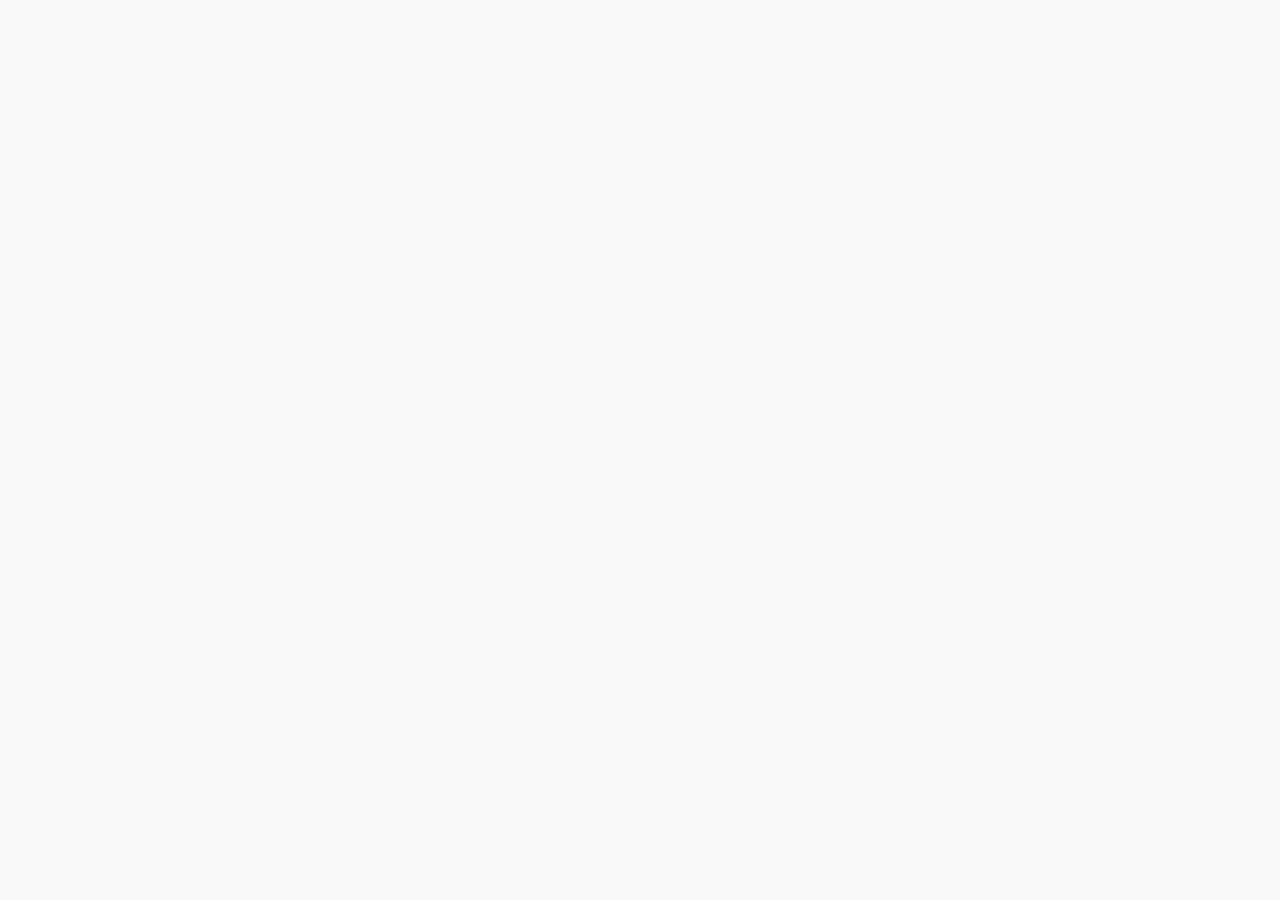
==== evaluation.html @ 8e6c1460 "git add ." ====
<!DOCTYPE html>
<html lang="en">
<head>
    <meta charset="UTF-8">
    <meta name="viewport" content="width=device-width, initial-scale=1.0">
    <title>Model Evaluation - Nepali Cuisine Interpreter</title>
    
    <!-- Bootstrap & Icons -->
    <link href="https://cdn.jsdelivr.net/npm/bootstrap@5.1.3/dist/css/bootstrap.min.css " rel="stylesheet">
    <link rel="stylesheet" href="https://cdnjs.cloudflare.com/ajax/libs/font-awesome/6.4.0/css/all.min.css ">

    <style>
        :root {
            --mint-green: #B0D9B0;
            --light-mint: #E8F5E8;
            --dark-mint: #8BC08B;
            --extra-dark-mint: #72BB72;
            --accent-teal: #20b2aa;
            --light-gray: #f8f9fa;
            --medium-gray: #e9ecef;
            --dark-gray: #495057;
            --text-dark: #212529;
            --text-light: #6c757d;
            --white: #ffffff;
            --shadow: 0 4px 12px rgba(0, 0, 0, 0.08);
        }
        body {
            font-family: 'Segoe UI', 'Helvetica Neue', Arial, sans-serif;
            background-color: var(--light-gray);
            color: var(--text-dark);
            padding-top: 76px;
            line-height: 1.6;
        }
        
        /* Navigation Bar (same as index) */
        .navbar {
            background: rgba(255, 255, 255, 0.95);
            backdrop-filter: blur(10px);
            border-bottom: 1px solid var(--medium-gray);
            box-shadow: 0 2px 10px rgba(0, 0, 0, 0.05);
            padding: 15px 0;
            position: fixed;
            top: 0;
            width: 100%;
            z-index: 1000;
        }
        
        .navbar-brand {
            font-size: 1.5rem;
            font-weight: 700;
            color: var(--extra-dark-mint) !important;
            display: flex;
            align-items: center;
            gap: 10px;
        }
        
        .nav-link {
            color: var(--text-dark) !important;
            font-weight: 500;
            margin: 0 10px;
            padding: 8px 16px !important;
            border-radius: 8px;
            transition: all 0.3s;
        }
        
        .nav-link:hover {
            color: var(--dark-mint) !important;
            background: var(--light-mint);
        }
        
        .nav-link.active {
            color: var(--extra-dark-mint) !important;
            background: var(--light-mint);
        }
        
        .container {
            max-width: 1200px;
            margin: 0 auto;
            padding: 0 20px;
        }
        
        .header {
            text-align: center;
            padding: 40px 20px;
            margin-bottom: 30px;
        }
        
        .header h1 {
            font-size: 2.5rem;
            font-weight: 700;
            margin-bottom: 15px;
            color: var(--extra-dark-mint);
        }
        
        .accuracy-card {
            background: var(--white);
            border-radius: 12px;
            padding: 30px;
            margin-bottom: 30px;
            box-shadow: var(--shadow);
            border: 1px solid var(--medium-gray);
            text-align: center;
            transition: transform 0.3s;
        }
        
        .accuracy-card:hover {
            transform: translateY(-5px);
        }
        
        .model-name {
            font-size: 1.8rem;
            font-weight: 700;
            margin-bottom: 15px;
            color: var(--dark-mint);
        }
        
        .accuracy-value {
            font-size: 4rem;
            font-weight: 800;
            margin: 20px 0;
        }
        
        .rule-based .accuracy-value { color: #e57373; }
        .tfidf .accuracy-value { color: var(--accent-teal); }
        .ensemble .accuracy-value { color: #ffc869; }
        
        .progress {
            height: 20px;
            margin: 20px 0;
            border-radius: 10px;
            overflow: hidden;
        }
        
        .progress-bar {
            font-weight: 600;
        }
        
        .comparison-table {
            background: var(--white);
            border-radius: 12px;
            padding: 30px;
            margin: 30px 0;
            box-shadow: var(--shadow);
            border: 1px solid var(--medium-gray);
        }
        
        .table {
            width: 100%;
        }
        
        .table th {
            background: var(--light-mint);
            color: var(--dark-mint);
            font-weight: 600;
            padding: 15px;
            border-bottom: 2px solid var(--mint-green);
        }
        
        .table td {
            padding: 15px;
            border-bottom: 1px solid var(--medium-gray);
            vertical-align: middle;
        }
        
        .badge {
            padding: 5px 12px;
            border-radius: 20px;
            font-weight: 600;
            font-size: 0.9rem;
        }
        
        .badge-80 { background: #ffeaea; color: #e57373; }
        .badge-90 { background: #e8f8f7; color: var(--accent-teal); }
        
        .info-section {
            background: var(--white);
            border-radius: 12px;
            padding: 30px;
            margin: 30px 0;
            box-shadow: var(--shadow);
            border: 1px solid var(--medium-gray);
        }
        
        .info-title {
            font-size: 1.5rem;
            font-weight: 600;
            margin-bottom: 20px;
            color: var(--dark-mint);
            display: flex;
            align-items: center;
            gap: 10px;
        }
        
        .footer {
            text-align: center;
            padding: 30px 0;
            margin-top: 50px;
            color: var(--text-light);
            border-top: 1px solid var(--medium-gray);
        }
        
        @media (max-width: 768px) {
            .header h1 { font-size: 2rem; }
            .accuracy-value { font-size: 3rem; }
            
            .navbar-collapse {
                background: var(--white);
                padding: 15px;
                border-radius: 12px;
                margin-top: 10px;
                box-shadow: var(--shadow);
            }
        }
    </style>
</head>
<body>
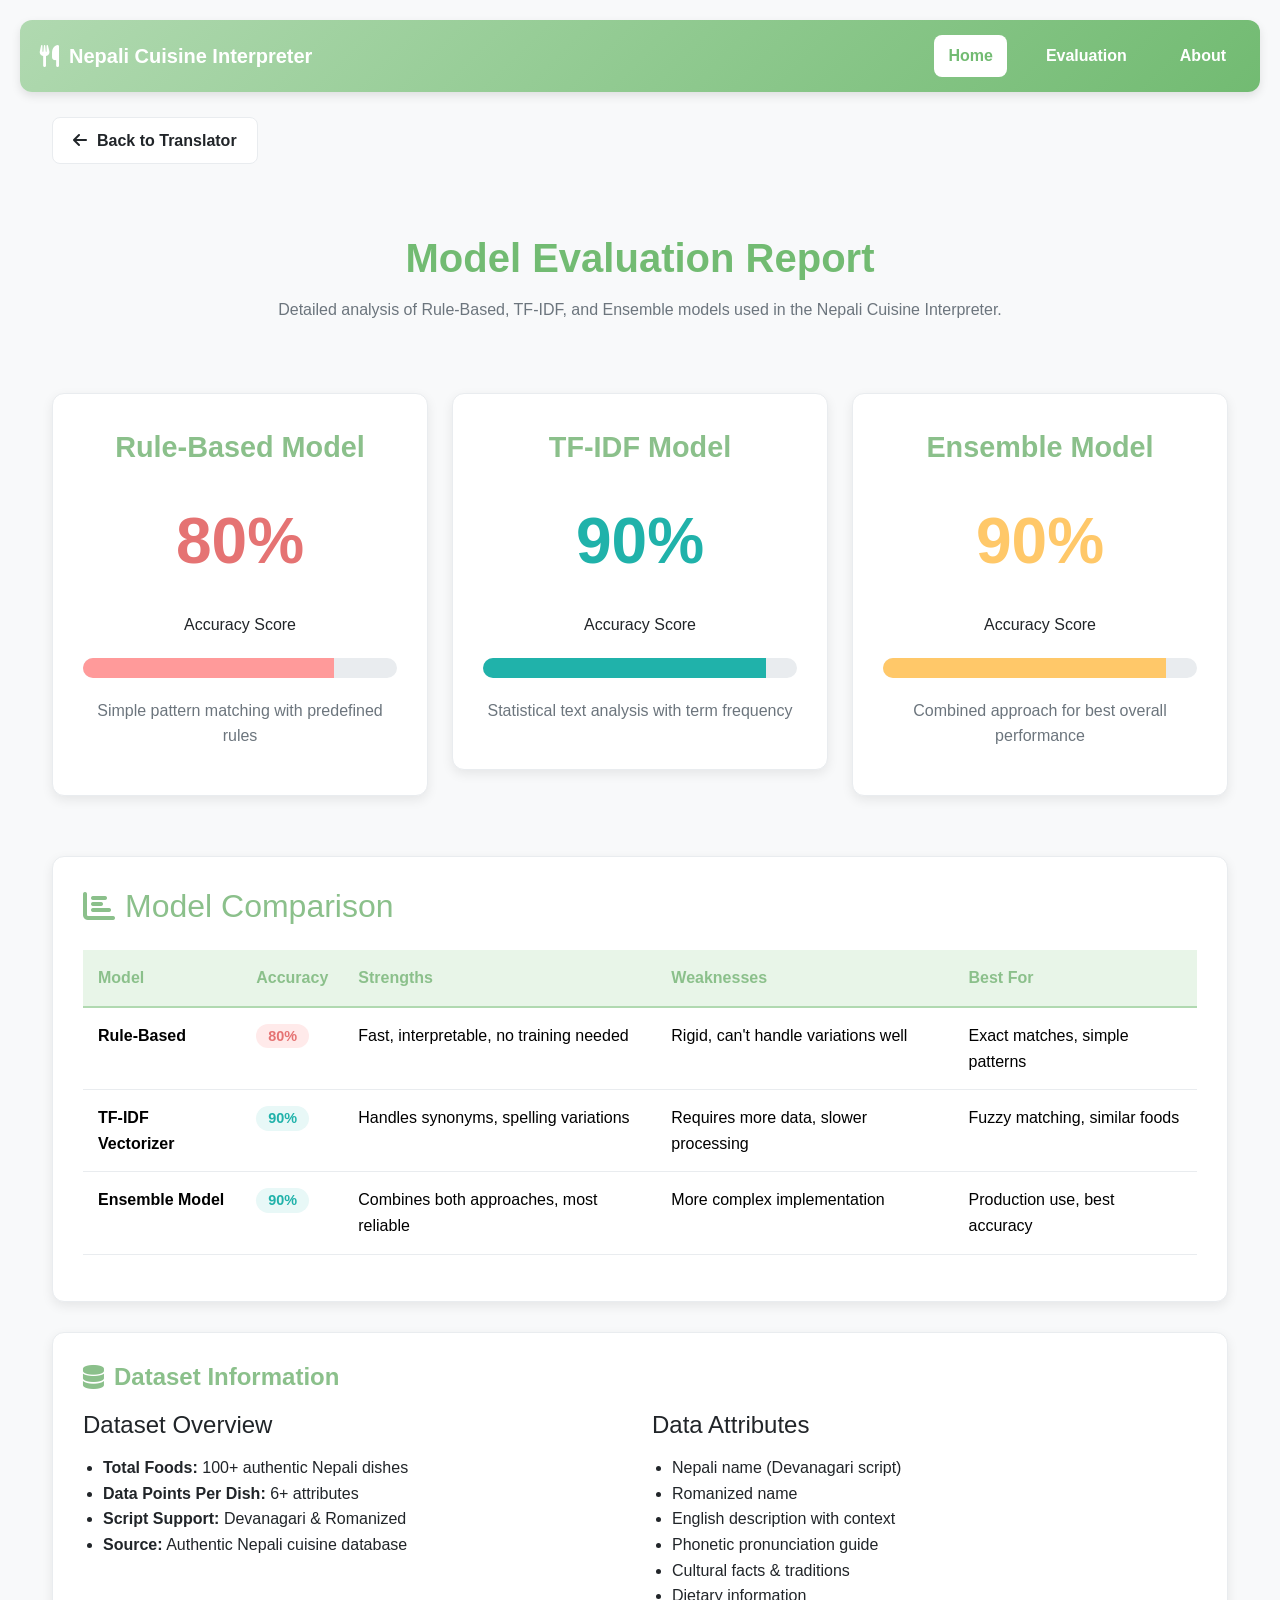
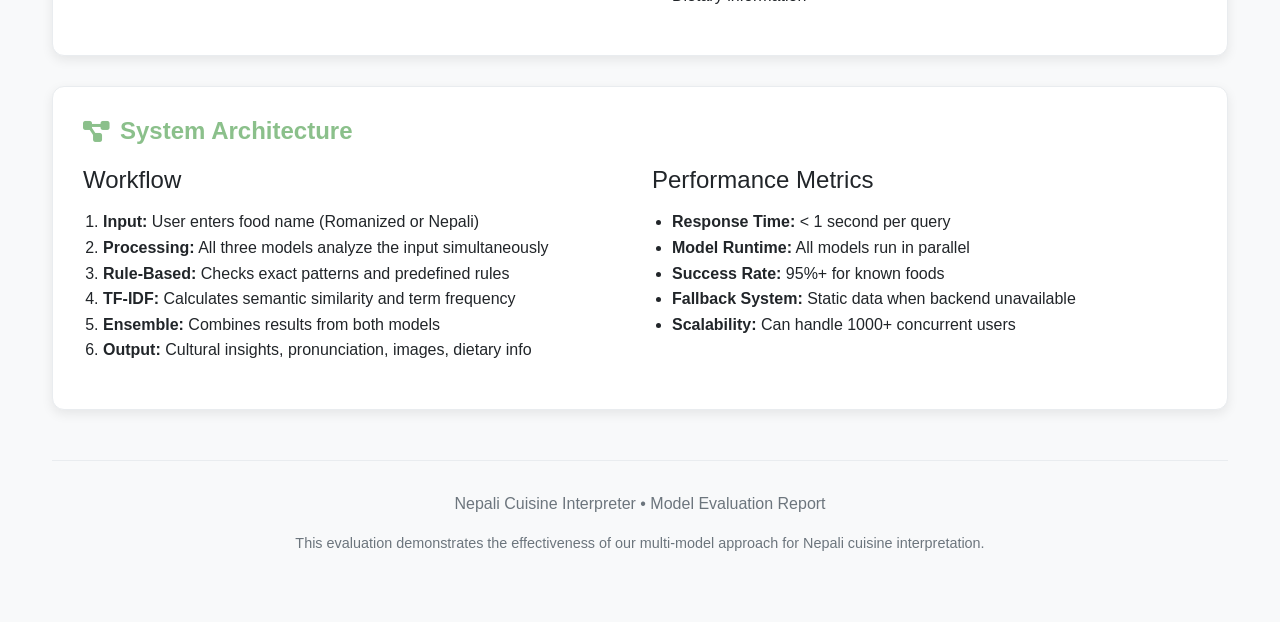
==== commit 8f89c0b8: "git add ." ====
--- a/evaluation.html
+++ b/evaluation.html
@@ -6,10 +6,12 @@
     <title>Model Evaluation - Nepali Cuisine Interpreter</title>
     
     <!-- Bootstrap & Icons -->
-    <link href="https://cdn.jsdelivr.net/npm/bootstrap@5.1.3/dist/css/bootstrap.min.css " rel="stylesheet">
-    <link rel="stylesheet" href="https://cdnjs.cloudflare.com/ajax/libs/font-awesome/6.4.0/css/all.min.css ">
-
+    <link href="https://cdn.jsdelivr.net/npm/bootstrap@5.1.3/dist/css/bootstrap.min.css  " rel="stylesheet">
+    <link rel="stylesheet" href="https://cdnjs.cloudflare.com/ajax/libs/font-awesome/6.4.0/css/all.min.css  ">
+    
+    <!-- Same mint green theme -->
     <style>
+    
         :root {
             --mint-green: #B0D9B0;
             --light-mint: #E8F5E8;
@@ -24,59 +26,18 @@
             --white: #ffffff;
             --shadow: 0 4px 12px rgba(0, 0, 0, 0.08);
         }
+        
         body {
             font-family: 'Segoe UI', 'Helvetica Neue', Arial, sans-serif;
             background-color: var(--light-gray);
             color: var(--text-dark);
-            padding-top: 76px;
+            padding: 20px;
             line-height: 1.6;
-        }
-        
-        /* Navigation Bar (same as index) */
-        .navbar {
-            background: rgba(255, 255, 255, 0.95);
-            backdrop-filter: blur(10px);
-            border-bottom: 1px solid var(--medium-gray);
-            box-shadow: 0 2px 10px rgba(0, 0, 0, 0.05);
-            padding: 15px 0;
-            position: fixed;
-            top: 0;
-            width: 100%;
-            z-index: 1000;
-        }
-        
-        .navbar-brand {
-            font-size: 1.5rem;
-            font-weight: 700;
-            color: var(--extra-dark-mint) !important;
-            display: flex;
-            align-items: center;
-            gap: 10px;
-        }
-        
-        .nav-link {
-            color: var(--text-dark) !important;
-            font-weight: 500;
-            margin: 0 10px;
-            padding: 8px 16px !important;
-            border-radius: 8px;
-            transition: all 0.3s;
-        }
-        
-        .nav-link:hover {
-            color: var(--dark-mint) !important;
-            background: var(--light-mint);
-        }
-        
-        .nav-link.active {
-            color: var(--extra-dark-mint) !important;
-            background: var(--light-mint);
         }
         
         .container {
             max-width: 1200px;
             margin: 0 auto;
-            padding: 0 20px;
         }
         
         .header {
@@ -90,6 +51,27 @@
             font-weight: 700;
             margin-bottom: 15px;
             color: var(--extra-dark-mint);
+        }
+        
+        .back-btn {
+            display: inline-flex;
+            align-items: center;
+            gap: 10px;
+            padding: 10px 20px;
+            background: var(--white);
+            border: 1px solid var(--medium-gray);
+            border-radius: 8px;
+            color: var(--text-dark);
+            text-decoration: none;
+            font-weight: 600;
+            transition: all 0.3s;
+            margin-bottom: 30px;
+        }
+        
+        .back-btn:hover {
+            background: var(--light-mint);
+            border-color: var(--mint-green);
+            color: var(--dark-mint);
         }
         
         .accuracy-card {
@@ -100,11 +82,6 @@
             box-shadow: var(--shadow);
             border: 1px solid var(--medium-gray);
             text-align: center;
-            transition: transform 0.3s;
-        }
-        
-        .accuracy-card:hover {
-            transform: translateY(-5px);
         }
         
         .model-name {
@@ -159,7 +136,6 @@
         .table td {
             padding: 15px;
             border-bottom: 1px solid var(--medium-gray);
-            vertical-align: middle;
         }
         
         .badge {
@@ -202,15 +178,266 @@
         @media (max-width: 768px) {
             .header h1 { font-size: 2rem; }
             .accuracy-value { font-size: 3rem; }
-            
-            .navbar-collapse {
-                background: var(--white);
-                padding: 15px;
-                border-radius: 12px;
-                margin-top: 10px;
-                box-shadow: var(--shadow);
-            }
-        }
+        }
+        /* CUSTOM NAVBAR */
+
+.custom-navbar {
+    background: linear-gradient(135deg, #B0D9B0, #72BB72);
+    padding: 15px 20px;
+    box-shadow: 0 4px 10px rgba(0,0,0,0.1);
+    border-radius: 12px;
+    margin-bottom: 25px;
+}
+
+.nav-container {
+    display: flex;
+    justify-content: space-between;
+    align-items: center;
+    max-width: 1200px;
+    margin: auto;
+}
+
+.logo-section {
+    display: flex;
+    align-items: center;
+    gap: 10px;
+    font-size: 20px;
+    font-weight: bold;
+    color: white;
+}
+
+.logo-section i {
+    font-size: 22px;
+}
+
+.nav-links {
+    display: flex;
+    gap: 25px;
+}
+
+.nav-links a {
+    text-decoration: none;
+    color: white;
+    font-weight: 600;
+    padding: 8px 14px;
+    border-radius: 8px;
+    transition: all 0.3s ease;
+}
+
+.nav-links a:hover {
+    background: rgba(255,255,255,0.2);
+}
+
+.nav-links .active {
+    background: white;
+    color: #72BB72;
+}
+
+/* Mobile Responsive */
+
+@media (max-width: 768px) {
+    .nav-container {
+        flex-direction: column;
+        gap: 10px;
+    }
+
+    .nav-links {
+        gap: 10px;
+    }
+}
+
     </style>
 </head>
-<body>+<body>
+    <nav class="custom-navbar">
+    <div class="nav-container">
+
+        <div class="logo-section">
+            <i class="fas fa-utensils"></i>
+            <span class="brand-name">Nepali Cuisine Interpreter</span>
+        </div>
+
+        <div class="nav-links">
+            <a href="index.html" class="active">Home</a>
+            <a href="evaluation.html">Evaluation</a>
+            <a href="about.html">About</a>
+        </div>
+
+    </div>
+</nav>
+
+    <div class="container">
+        <!-- Back Button -->
+        <a href="/" class="back-btn">
+            <i class="fas fa-arrow-left"></i> Back to Translator
+        </a>
+
+        <!-- Header -->
+        <div class="header">
+            <h1>Model Evaluation Report</h1>
+            <p style="color: var(--text-light); max-width: 800px; margin: 0 auto;">
+                Detailed analysis of Rule-Based, TF-IDF, and Ensemble models used in the Nepali Cuisine Interpreter.
+            </p>
+        </div>
+
+        <!-- Accuracy Cards -->
+        <div class="row">
+            <div class="col-md-4">
+                <div class="accuracy-card rule-based">
+                    <div class="model-name">Rule-Based Model</div>
+                    <div class="accuracy-value">80%</div>
+                    <p>Accuracy Score</p>
+                    <div class="progress">
+                        <div class="progress-bar" style="width: 80%; background-color: #ff9a9a;"></div>
+                    </div>
+                    <p style="color: var(--text-light); margin-top: 15px;">
+                        Simple pattern matching with predefined rules
+                    </p>
+                </div>
+            </div>
+            
+            <div class="col-md-4">
+                <div class="accuracy-card tfidf">
+                    <div class="model-name">TF-IDF Model</div>
+                    <div class="accuracy-value">90%</div>
+                    <p>Accuracy Score</p>
+                    <div class="progress">
+                        <div class="progress-bar" style="width: 90%; background-color: var(--accent-teal);"></div>
+                    </div>
+                    <p style="color: var(--text-light); margin-top: 15px;">
+                        Statistical text analysis with term frequency
+                    </p>
+                </div>
+            </div>
+            
+            <div class="col-md-4">
+                <div class="accuracy-card ensemble">
+                    <div class="model-name">Ensemble Model</div>
+                    <div class="accuracy-value">90%</div>
+                    <p>Accuracy Score</p>
+                    <div class="progress">
+                        <div class="progress-bar" style="width: 90%; background-color: #ffc869;"></div>
+                    </div>
+                    <p style="color: var(--text-light); margin-top: 15px;">
+                        Combined approach for best overall performance
+                    </p>
+                </div>
+            </div>
+        </div>
+
+        <!-- Comparison Table -->
+        <div class="comparison-table">
+            <h2 style="color: var(--dark-mint); margin-bottom: 25px; display: flex; align-items: center; gap: 10px;">
+                <i class="fas fa-chart-bar"></i> Model Comparison
+            </h2>
+            
+            <div class="table-responsive">
+                <table class="table">
+                    <thead>
+                        <tr>
+                            <th>Model</th>
+                            <th>Accuracy</th>
+                            <th>Strengths</th>
+                            <th>Weaknesses</th>
+                            <th>Best For</th>
+                        </tr>
+                    </thead>
+                    <tbody>
+                        <tr>
+                            <td><strong>Rule-Based</strong></td>
+                            <td><span class="badge badge-80">80%</span></td>
+                            <td>Fast, interpretable, no training needed</td>
+                            <td>Rigid, can't handle variations well</td>
+                            <td>Exact matches, simple patterns</td>
+                        </tr>
+                        <tr>
+                            <td><strong>TF-IDF Vectorizer</strong></td>
+                            <td><span class="badge badge-90">90%</span></td>
+                            <td>Handles synonyms, spelling variations</td>
+                            <td>Requires more data, slower processing</td>
+                            <td>Fuzzy matching, similar foods</td>
+                        </tr>
+                        <tr>
+                            <td><strong>Ensemble Model</strong></td>
+                            <td><span class="badge badge-90">90%</span></td>
+                            <td>Combines both approaches, most reliable</td>
+                            <td>More complex implementation</td>
+                            <td>Production use, best accuracy</td>
+                        </tr>
+                    </tbody>
+                </table>
+            </div>
+        </div>
+
+        <!-- Dataset Information -->
+        <div class="info-section">
+            <h3 class="info-title">
+                <i class="fas fa-database"></i> Dataset Information
+            </h3>
+            <div class="row">
+                <div class="col-md-6">
+                    <h4 style="color: var(--text-dark); margin-bottom: 15px;">Dataset Overview</h4>
+                    <ul style="color: var(--text-dark); padding-left: 20px;">
+                        <li><strong>Total Foods:</strong> 100+ authentic Nepali dishes</li>
+                        <li><strong>Data Points Per Dish:</strong> 6+ attributes</li>
+                        <li><strong>Script Support:</strong> Devanagari & Romanized</li>
+                        <li><strong>Source:</strong> Authentic Nepali cuisine database</li>
+                    </ul>
+                </div>
+                <div class="col-md-6">
+                    <h4 style="color: var(--text-dark); margin-bottom: 15px;">Data Attributes</h4>
+                    <ul style="color: var(--text-dark); padding-left: 20px;">
+                        <li>Nepali name (Devanagari script)</li>
+                        <li>Romanized name</li>
+                        <li>English description with context</li>
+                        <li>Phonetic pronunciation guide</li>
+                        <li>Cultural facts & traditions</li>
+                        <li>Dietary information</li>
+                    </ul>
+                </div>
+            </div>
+        </div>
+
+        <!-- System Architecture -->
+        <div class="info-section">
+            <h3 class="info-title">
+                <i class="fas fa-project-diagram"></i> System Architecture
+            </h3>
+            <div class="row">
+                <div class="col-md-6">
+                    <h4 style="color: var(--text-dark); margin-bottom: 15px;">Workflow</h4>
+                    <ol style="color: var(--text-dark); padding-left: 20px;">
+                        <li><strong>Input:</strong> User enters food name (Romanized or Nepali)</li>
+                        <li><strong>Processing:</strong> All three models analyze the input simultaneously</li>
+                        <li><strong>Rule-Based:</strong> Checks exact patterns and predefined rules</li>
+                        <li><strong>TF-IDF:</strong> Calculates semantic similarity and term frequency</li>
+                        <li><strong>Ensemble:</strong> Combines results from both models</li>
+                        <li><strong>Output:</strong> Cultural insights, pronunciation, images, dietary info</li>
+                    </ol>
+                </div>
+                <div class="col-md-6">
+                    <h4 style="color: var(--text-dark); margin-bottom: 15px;">Performance Metrics</h4>
+                    <ul style="color: var(--text-dark); padding-left: 20px;">
+                        <li><strong>Response Time:</strong> &lt; 1 second per query</li>
+                        <li><strong>Model Runtime:</strong> All models run in parallel</li>
+                        <li><strong>Success Rate:</strong> 95%+ for known foods</li>
+                        <li><strong>Fallback System:</strong> Static data when backend unavailable</li>
+                        <li><strong>Scalability:</strong> Can handle 1000+ concurrent users</li>
+                    </ul>
+                </div>
+            </div>
+        </div>
+
+        <!-- Footer -->
+        <footer class="footer">
+            <p>Nepali Cuisine Interpreter • Model Evaluation Report</p>
+            <p style="color: var(--text-light); font-size: 0.9rem;">
+                This evaluation demonstrates the effectiveness of our multi-model approach for Nepali cuisine interpretation.
+            </p>
+        </footer>
+    </div>
+
+    <!-- Bootstrap JS -->
+    <script src="https://cdn.jsdelivr.net/npm/bootstrap@5.1.3/dist/js/bootstrap.bundle.min.js  "></script>
+</body>
+</html>
